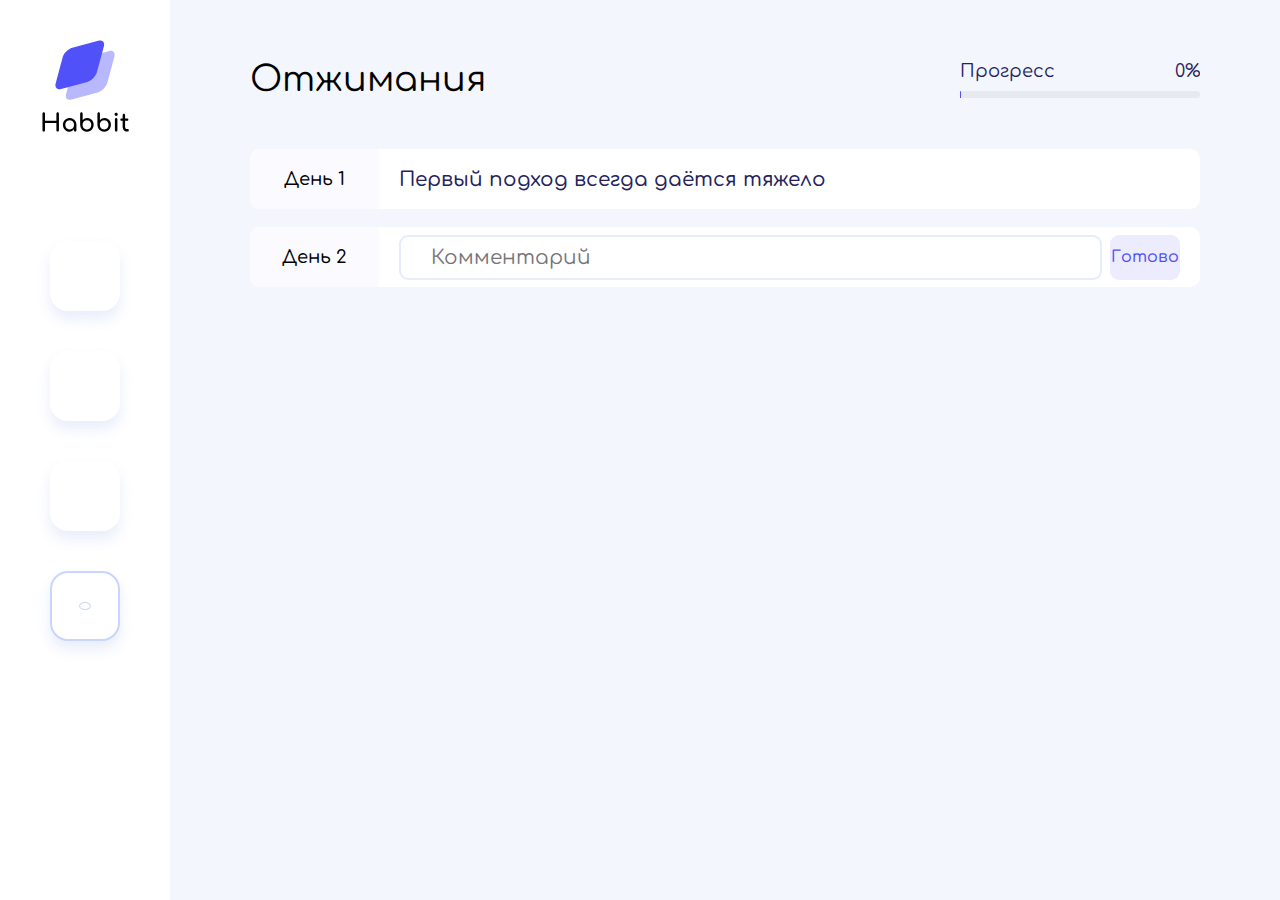
==== index.html @ e743e8ad "ToDo" ====
<!DOCTYPE html>
<html lang="en">

<head>
   <meta charset="UTF-8">
   <meta http-equiv="X-UA-Compatible" content="IE=edge">
   <meta name="viewport" content="width=device-width, initial-scale=1.0">
   <link rel="stylesheet" href="styles/main.css">
   <link rel="stylesheet" href="https://cdnjs.cloudflare.com/ajax/libs/font-awesome/6.4.2/css/all.min.css"
      integrity="sha512-z3gLpd7yknf1YoNbCzqRKc4qyor8gaKU1qmn+CShxbuBusANI9QpRohGBreCFkKxLhei6S9CQXFEbbKuqLg0DA=="
      crossorigin="anonymous" referrerpolicy="no-referrer" />
   <title>Hobbit</title>
</head>

<body>

   <div class="header">
      <nav class="nav">
         <div class="logo">
            <img src="images/logo.svg" alt="" class="logo__img">
         </div>
         <div class="nav__main-icons">
            <div class="nav__main-icon">
               <i class="fa-solid fa-dumbbell nav__icon"></i>
            </div>
            <div class="nav__main-icon">
               <i class="fa-solid fa-bottle-water nav__icon"></i>
            </div>
            <div class="nav__main-icon">
               <i class="fa-solid fa-utensils nav__icon"></i>
            </div>
         </div>
         <div class="nav__icon-plus">
            <i class="fa-solid fa-plus nav__plus"></i>
         </div>
      </nav>
      <div class="header__main">
         <div class="title">
            <h1 class="title__text">Отжимания</h1>
            <div class="progress">
               <div class="progress__title">
                  <p class="progress__txt">Прогресс</p>
                  <p class="progress__protsent">0%</p>
               </div>
               <div class="progress__abs">
                  <div class="progress__obs"></div>
               </div>
            </div>
         </div>
         <div class="main">
            <div class="card">
               <div class="card__left">
                  <p class="card__left-txt">День 1</p>
               </div>
               <div class="card__right">
                  <p class="card__right-txt">Первый подход всегда даётся тяжело</p>
                  <i class="fa-solid fa-trash-can delete__icon"></i>
               </div>
            </div>
            <div class="card">
               <div class="card__left">
                  <p class="card__left-txt">День 2</p>
               </div>
               <div class="card__right">
                  <form class="form">
                     <i class="fa-regular fa-comment-dots comment__icon"></i>
                     <input type="comment" class="input" placeholder="Комментарий">
                  </form>
                  <button class="done">
                     <p class="done__txt">Готово</p>
                  </button>

               </div>
            </div>
         </div>
      </div>
   </div>
   
   
   <div class="modal">
      <i class="fa-solid fa-xmark modal__close"></i>
      <div class="modal__title">
         <h2 class="modal__title-txt">Новая привычка</h2>
         <p class="modal__txt">Иконка</p>
      </div>
      <div class="modal__icons">
         <div class="nav__main-icon  modal__icon">
            <i class="fa-solid fa-dumbbell nav__icon"></i>
         </div>
         <div class="nav__main-icon  modal__icon">
            <i class="fa-solid fa-bottle-water nav__icon"></i>
         </div>
         <div class="nav__main-icon  modal__icon">
            <i class="fa-solid fa-utensils nav__icon"></i>
         </div>
      </div>
      <form class="modal__form">
         <input type="name" class="modal__input" placeholder="Название">
      </form>
      <button class="modal__button">
         <p class="modal__button-txt">Добавить</p>
      </button>
   </div>

   <script src="script/main.js"></script>
</body>

</html>
---- styles/main.css ----
@import 'fonts.css';

* {
   padding: 0;
   margin: 0;
   box-sizing: border-box;
   font-family: 'comfortaa';
}

.header {
   height: 100vh;
   overflow: hidden;
   display: flex;
   transition: 0.4s;
}

.header.active {
   opacity: 0.5;
}

.nav {
   width: 170px;
   padding: 40px;
}

.header__main {
   background: #F3F6FD;
   width: 100%;
}

.logo__img {
   width: 90px;
}

.logo {
   padding-bottom: 100px;
}

.nav__main-icons {
   display: flex;
   flex-direction: column;
   align-items: center;
   gap: 40px;
}



.nav__main-icon {
   display: flex;
   align-items: center;
   justify-content: center;
   width: 70px;
   height: 70px;
   border-radius: 18px;
   background: #FFF;
   box-shadow: 0px 8px 14px 0px rgba(62, 107, 224, 0.12);
   cursor: pointer;
   transition: 0.4s;
   font-size: 25px;
   color: #5051F9;
}

.nav__main-icon.active{
   background: #5051F9;
   color: #fff;
}

.nav__icon-plus {
   margin-top: 40px;
   display: flex;
   align-items: center;
   justify-content: center;
   width: 70px;
   height: 70px;
   border-radius: 18px;
   background: #FFF;
   box-shadow: 0px 8px 14px 0px rgba(62, 107, 224, 0.12);
   margin-left: 10px;
   border: 2px solid #CAD5FF;
   cursor: pointer;
   transition: 0.4s;
}

.nav__icon-plus:hover {
   transform: scale(1.1);
   box-shadow: 0px 12px 18px 0px rgba(62, 107, 224, 0.12);
}

.nav__plus {
   font-size: 25px;
   color: #CAD5FF;
   border: 1px solid #CAD5FF;
   border-radius: 50%;
   padding: 3px 5px;
}

.header__main {
   padding: 60px 80px;
}

.title {
   display: flex;
   justify-content: space-between;
   align-items: center;
}

.title__text {
   color: #000;
   font-size: 35px;
   font-style: normal;
   font-weight: 400;
}

.progress__title {
   display: flex;
   justify-content: space-between;
   width: 240px;
   align-items: center;
   color: #232360;
   font-size: 18px;
   font-style: normal;
   font-weight: 400;
}

.progress__abs {
   position: relative;
   width: 100%;
   height: 7px;
   border-radius: 4px;
   background: #E6E9ED;
}

.progress {
   display: flex;
   flex-direction: column;
   gap: 10px;
   overflow: hidden;
}

.progress__obs {
   position: absolute;
   background: #5051F9;
   height: 10px;
   width: 1px;
   border-radius: 4px;
}

.main {
   padding-top: 50px;
   display: flex;
   flex-direction: column;
   gap: 18px;
}

.card {
   display: flex;
   width: 100%;
   height: 60px;
   border-radius: 10px;
   background: #FFF;
}

.card__right {
   display: flex;
}

.card__left {
   display: flex;
   justify-content: center;
   align-items: center;
   width: 150px;
   background: #FBFAFF;
   border-radius: 10px 0 0 10px;
}

.card__left-txt {
   color: #000;
   font-size: 18px;
   font-style: normal;
   font-weight: 500;
}

.card__right {
   display: flex;
   align-items: center;
   justify-content: space-between;
   width: 100%;
   padding: 20px;
}

.delete__icon {
   font-size: 20px;
   transition: 0.4s;
}

.delete__icon:hover {
   color: rgb(255, 0, 0);
   cursor: pointer;
}

.form {
   width: 90%;
   display: flex;
   align-items: center;
   gap: 15px;
   height: 45px;
   border-radius: 9px;
   border: 2px solid #E7EBFB;
   background: #FFF;
   padding: 5px 15px;
}

.card__right-txt {
   color: #23235F;
   font-size: 20px;
   font-style: normal;
   font-weight: 500;
}

.input {
   width: 50%;
   height: 100%;
   font-size: 20px;
   outline: none;
   border: none;
}

.comment__icon {
   font-size: 20px;
   color: #94A3BD;
}

.done {
   width: 9%;
   height: 45px;
   border-radius: 9px;
   outline: none;
   border: none;
   background: #EDECFE;
   cursor: pointer;
}

.done__txt {
   color: #5051F9;
   font-size: 16px;
   font-style: normal;
   font-weight: 500;
}

.modal {
   position: absolute;
   top: 30%;
   left: 35%;
   width: 600px;
   height: 350px;
   /* transform: translate(-50%); */
   display: flex;
   flex-direction: column;
   align-items: center;
   background: #fff;
   padding: 25px;
   box-shadow: 0px 8px 14px 12px rgba(56, 56, 56, 0.05);
   border-radius: 10px;
   z-index: -99;
   opacity: 0;
   transition: 0.4s;
   transform: scale(0);
}

.modal.active{
   z-index: 99;
   opacity: 1;
   transform: scale(1);
   
}

.modal__icons {
   display: flex;
   gap: 30px;
}

.modal__title {
   display: flex;
   flex-direction: column;
   gap: 24px;
   align-items: center;
}

.modal__title-txt {
   color: #000;
   text-align: center;
   font-size: 28px;
   font-style: normal;
   font-weight: 400;
}

.modal__txt {
   color: #768396;
   font-size: 16px;
   font-style: normal;
   font-weight: 500;
   padding-bottom: 11px;
}

.modal__icon {
   border: 2px solid #5051F9;
}

.modal__close {
   position: absolute;
   top: 25px;
   color: #5051F9;
   font-size: 30px;
   right: 25px;
   cursor: pointer;
}

.modal__form {
   padding: 30px;
   width: 100%;
}

.modal__input {
   width: 100%;
   height: 40px;
   border-radius: 9px;
   border: 2px solid #E7EBFB;
   background: #FFF;
   padding: 10px;
   outline: none;
}

.modal__button {
   width: 130px;
   height: 40px;
   display: flex;
   justify-content: center;
   align-items: center;
   border-radius: 9px;
   background: #EDECFE;
   border: none;
   cursor: pointer;
}
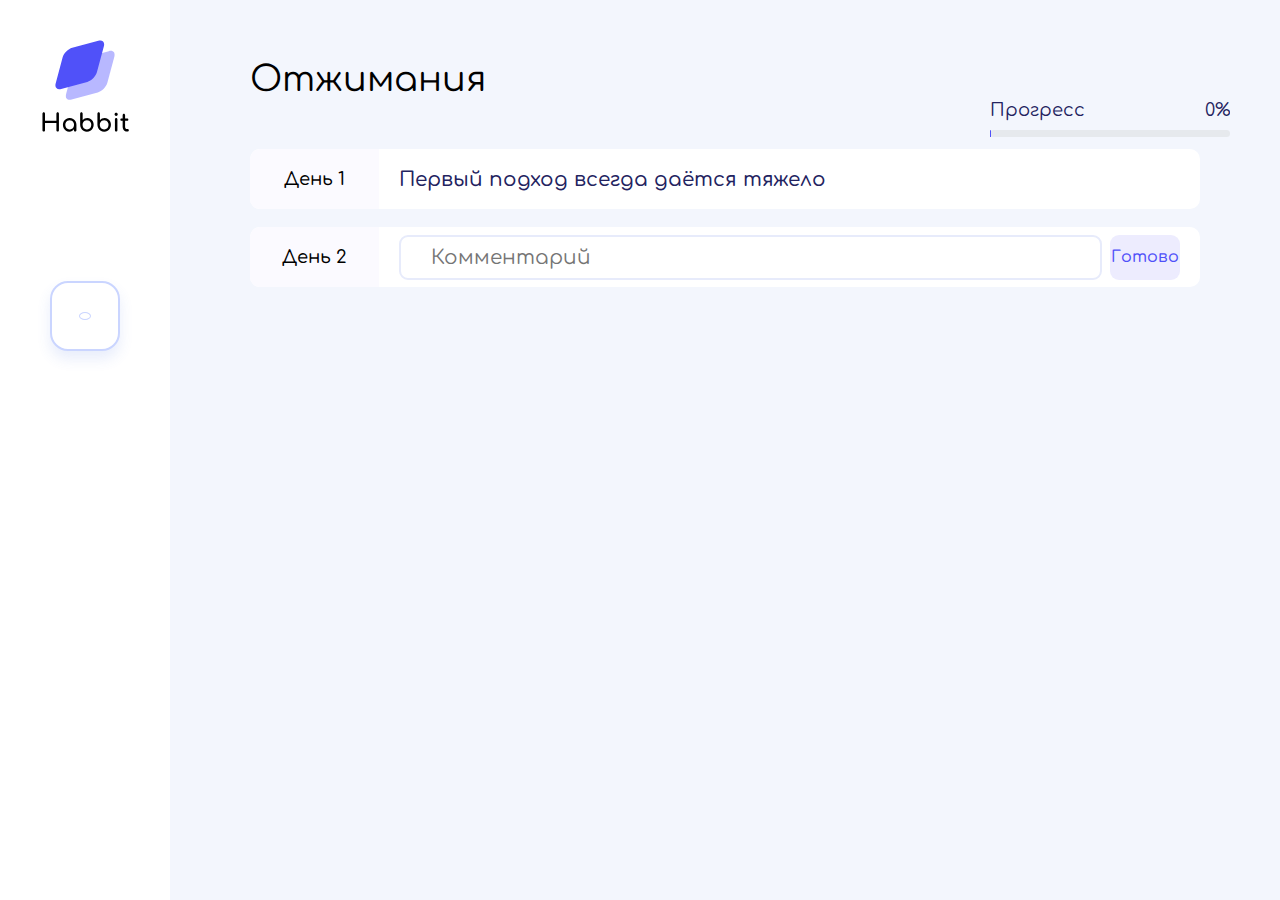
==== commit 345138db: "g" ====
--- a/index.html
+++ b/index.html
@@ -20,15 +20,7 @@
             <img src="images/logo.svg" alt="" class="logo__img">
          </div>
          <div class="nav__main-icons">
-            <div class="nav__main-icon">
-               <i class="fa-solid fa-dumbbell nav__icon"></i>
-            </div>
-            <div class="nav__main-icon">
-               <i class="fa-solid fa-bottle-water nav__icon"></i>
-            </div>
-            <div class="nav__main-icon">
-               <i class="fa-solid fa-utensils nav__icon"></i>
-            </div>
+            
          </div>
          <div class="nav__icon-plus">
             <i class="fa-solid fa-plus nav__plus"></i>
--- a/styles/main.css
+++ b/styles/main.css
@@ -135,6 +135,9 @@
    flex-direction: column;
    gap: 10px;
    overflow: hidden;
+   position: absolute;
+   top: 100px;
+   right: 50px;
 }
 
 .progress__obs {
